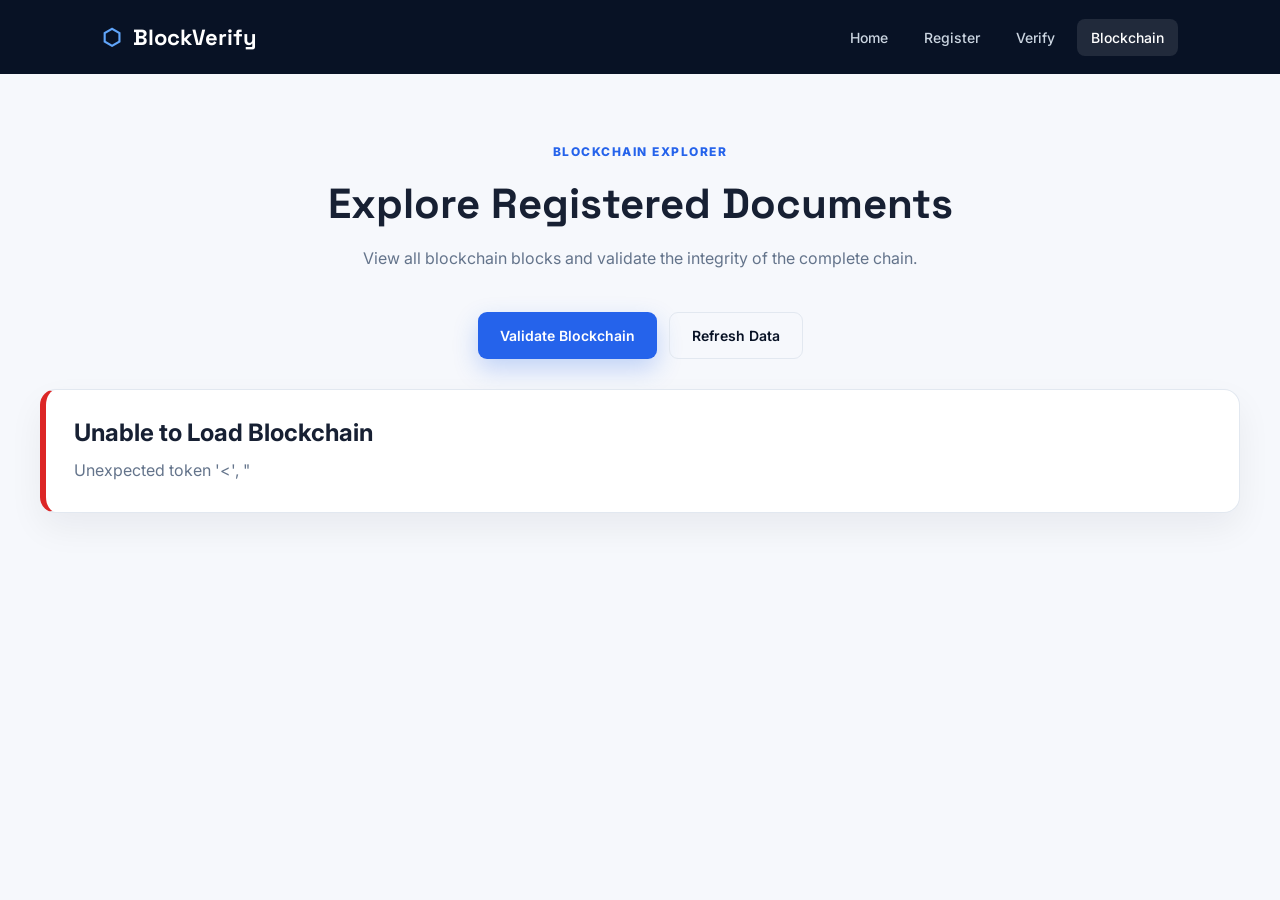
==== frontend/blockchain.html @ 8a1ef6cb "Initial project upload" ====
<!DOCTYPE html>
<html lang="en">

<head>

    <meta charset="UTF-8">
    <meta name="viewport" content="width=device-width, initial-scale=1.0">

    <title>Blockchain Explorer | BlockVerify</title>

    <link rel="stylesheet" href="css/style.css">

</head>

<body>

    <nav class="navbar">

        <a href="index.html" class="brand">
            <span class="brand-icon">⬡</span>
            BlockVerify
        </a>

        <div class="nav-links">
            <a href="index.html">Home</a>
            <a href="upload.html">Register</a>
            <a href="verify.html">Verify</a>
            <a class="active" href="blockchain.html">Blockchain</a>
        </div>

    </nav>


    <main class="page-wrapper wide">

        <div class="page-header">

            <p class="small-title">
                BLOCKCHAIN EXPLORER
            </p>

            <h1>Explore Registered Documents</h1>

            <p>
                View all blockchain blocks and validate
                the integrity of the complete chain.
            </p>

        </div>


        <div class="blockchain-actions">

            <button
                class="btn primary"
                onclick="validateBlockchain()">

                Validate Blockchain

            </button>

            <button
                class="btn outline dark-outline"
                onclick="loadBlockchain()">

                Refresh Data

            </button>

        </div>


        <div id="validationResult"
             class="result-container">
        </div>


        <div id="blockchainContainer"
             class="blockchain-grid">

            <div class="loading">
                Loading blockchain records...
            </div>

        </div>

    </main>


    <script src="js/script.js"></script>

</body>

</html>
---- frontend/css/style.css ----
@import url('https://fonts.googleapis.com/css2?family=Inter:wght@400;500;600;700;800&family=Space+Grotesk:wght@500;600;700&display=swap');


:root {
    --dark: #081225;
    --dark-blue: #0f1e3d;
    --blue: #2563eb;
    --light-blue: #eff6ff;
    --text: #172033;
    --muted: #64748b;
    --white: #ffffff;
    --border: #e2e8f0;
    --green: #16a34a;
    --red: #dc2626;
    --orange: #ea580c;
}


* {
    margin: 0;
    padding: 0;
    box-sizing: border-box;
}


html {
    scroll-behavior: smooth;
}


body {
    font-family: "Inter", sans-serif;
    background: #f6f8fc;
    color: var(--text);
    min-height: 100vh;
}


/* NAVBAR */

.navbar {
    min-height: 74px;
    padding: 0 8%;

    background: var(--dark);

    display: flex;
    align-items: center;
    justify-content: space-between;

    position: sticky;
    top: 0;
    z-index: 100;
}


.brand {
    font-family: "Space Grotesk", sans-serif;
    font-size: 22px;
    font-weight: 700;

    color: white;
    text-decoration: none;
}


.brand-icon {
    color: #60a5fa;
    margin-right: 6px;
}


.nav-links {
    display: flex;
    gap: 8px;
}


.nav-links a {
    color: #cbd5e1;
    text-decoration: none;

    padding: 10px 14px;
    border-radius: 8px;

    font-size: 14px;
    font-weight: 500;

    transition: 0.3s;
}


.nav-links a:hover,
.nav-links a.active {
    background: rgba(255, 255, 255, 0.1);
    color: white;
}


/* HERO */

.hero {
    min-height: 580px;

    padding: 90px 10%;

    display: grid;
    grid-template-columns: 1.2fr 0.8fr;
    gap: 70px;

    align-items: center;

    background:
        radial-gradient(
            circle at top right,
            #dbeafe,
            transparent 35%
        ),
        #f8fbff;
}


.badge,
.small-title {
    color: var(--blue);

    font-size: 12px;
    font-weight: 800;

    letter-spacing: 1.5px;

    margin-bottom: 18px;
}


.hero h1 {
    font-family: "Space Grotesk", sans-serif;

    font-size: clamp(42px, 5vw, 68px);

    line-height: 1.08;

    margin-bottom: 22px;
}


.hero h1 span {
    color: var(--blue);
}


.hero p {
    max-width: 650px;

    font-size: 17px;
    line-height: 1.8;

    color: var(--muted);
}


.hero-buttons {
    margin-top: 30px;

    display: flex;
    gap: 14px;

    flex-wrap: wrap;
}


.btn {
    border: none;

    padding: 14px 22px;

    border-radius: 9px;

    font-family: inherit;
    font-size: 14px;
    font-weight: 600;

    cursor: pointer;

    text-decoration: none;

    display: inline-flex;
    align-items: center;
    justify-content: center;

    transition: 0.25s;
}


.primary {
    background: var(--blue);
    color: white;

    box-shadow:
        0 10px 25px rgba(37, 99, 235, 0.25);
}


.primary:hover {
    transform: translateY(-2px);
    background: #1d4ed8;
}


.outline {
    background: white;

    color: var(--dark);

    border: 1px solid var(--border);
}


.outline:hover {
    background: #f1f5f9;
}


.dark-outline {
    background: transparent;
}


/* HERO CARD */

.hero-card {
    background: var(--dark);

    color: white;

    padding: 45px 35px;

    border-radius: 22px;

    text-align: center;

    box-shadow:
        0 30px 60px rgba(8, 18, 37, 0.25);
}


.security-circle {
    width: 85px;
    height: 85px;

    margin: 0 auto 25px;

    border-radius: 50%;

    display: flex;
    align-items: center;
    justify-content: center;

    font-size: 34px;

    background: rgba(96, 165, 250, 0.15);

    border: 1px solid rgba(96, 165, 250, 0.3);
}


.hero-card h3 {
    font-size: 24px;
}


.hero-card p {
    color: #94a3b8;
    margin-top: 10px;
}


.hash-preview {
    margin-top: 25px;

    padding: 15px;

    background: rgba(255, 255, 255, 0.07);

    border-radius: 8px;

    font-family: monospace;

    color: #60a5fa;
}


/* STATS */

.stats {
    max-width: 1200px;

    margin: -35px auto 0;

    padding: 0 25px;

    display: grid;
    grid-template-columns:
        repeat(4, 1fr);

    gap: 15px;

    position: relative;
}


.stat {
    background: white;

    padding: 25px;

    border: 1px solid var(--border);

    border-radius: 14px;

    text-align: center;

    box-shadow:
        0 10px 30px rgba(15, 23, 42, 0.05);
}


.stat h3 {
    color: var(--blue);
    font-size: 20px;
}


.stat p {
    color: var(--muted);
    margin-top: 8px;
    font-size: 13px;
}


/* HOW IT WORKS */

.how-it-works {
    padding: 100px 8%;
}


.section-heading {
    text-align: center;
    margin-bottom: 45px;
}


.section-heading h2 {
    font-family: "Space Grotesk", sans-serif;
    font-size: 38px;
}


.steps {
    display: grid;

    grid-template-columns:
        repeat(4, 1fr);

    gap: 20px;
}


.step-card {
    background: white;

    padding: 30px;

    border-radius: 16px;

    border: 1px solid var(--border);

    transition: 0.3s;
}


.step-card:hover {
    transform: translateY(-7px);

    box-shadow:
        0 20px 40px rgba(15, 23, 42, 0.08);
}


.step-number {
    color: var(--blue);

    font-weight: 800;

    margin-bottom: 25px;
}


.step-card h3 {
    margin-bottom: 12px;
}


.step-card p {
    color: var(--muted);
    line-height: 1.7;
    font-size: 14px;
}


/* PAGE */

.page-wrapper {
    max-width: 900px;

    margin: auto;

    padding: 70px 25px;
}


.page-wrapper.wide {
    max-width: 1250px;
}


.page-header {
    text-align: center;

    max-width: 700px;

    margin: 0 auto 40px;
}


.page-header h1 {
    font-family: "Space Grotesk", sans-serif;

    font-size: 42px;

    margin-bottom: 15px;
}


.page-header p:last-child {
    color: var(--muted);
    line-height: 1.7;
}


/* UPLOAD PANEL */

.upload-panel {
    background: white;

    padding: 30px;

    border-radius: 20px;

    border: 1px solid var(--border);

    box-shadow:
        0 20px 45px rgba(15, 23, 42, 0.06);
}


.upload-area {
    min-height: 260px;

    border: 2px dashed #bfdbfe;

    background: #f8fbff;

    border-radius: 14px;

    display: flex;

    flex-direction: column;

    align-items: center;

    justify-content: center;

    cursor: pointer;

    transition: 0.3s;

    text-align: center;

    padding: 30px;
}


.upload-area:hover {
    border-color: var(--blue);
    background: #eff6ff;
}


.upload-icon {
    width: 60px;
    height: 60px;

    border-radius: 50%;

    display: flex;
    align-items: center;
    justify-content: center;

    background: #dbeafe;

    color: var(--blue);

    font-size: 28px;

    margin-bottom: 18px;
}


.upload-area h3 {
    font-size: 19px;
}


.upload-area p {
    color: var(--muted);
    margin-top: 8px;
}


.upload-area span {
    color: #94a3b8;
    font-size: 12px;
    margin-top: 8px;
}


.upload-area input {
    display: none;
}


.selected-file {
    text-align: center;

    margin: 18px 0;

    color: var(--blue);

    font-weight: 600;
}


.full-btn {
    width: 100%;
}


/* RESULTS */

.result-container {
    margin-top: 25px;
}


.result-card {
    background: white;

    border-radius: 16px;

    padding: 28px;

    border: 1px solid var(--border);

    box-shadow:
        0 15px 35px rgba(15, 23, 42, 0.06);
}


.result-card h2 {
    margin-bottom: 10px;
}


.result-card p {
    color: var(--muted);
    line-height: 1.7;
}


.result-card.verified {
    border-left: 6px solid var(--green);
}


.result-card.tampered {
    border-left: 6px solid var(--red);
}


.result-card.not-found {
    border-left: 6px solid var(--orange);
}


.result-card.success {
    border-left: 6px solid var(--blue);
}


.hash-box {
    margin-top: 18px;

    padding: 15px;

    background: #f8fafc;

    border-radius: 8px;

    font-family: monospace;

    font-size: 12px;

    word-break: break-all;

    color: #334155;
}


.result-label {
    font-size: 25px;
    font-weight: 800;
}


/* BLOCKCHAIN */

.blockchain-actions {
    display: flex;

    justify-content: center;

    gap: 12px;

    margin-bottom: 25px;

    flex-wrap: wrap;
}


.blockchain-grid {
    display: grid;

    gap: 20px;

    margin-top: 30px;
}


.block-card {
    background: white;

    border: 1px solid var(--border);

    border-radius: 16px;

    overflow: hidden;

    box-shadow:
        0 10px 25px rgba(15, 23, 42, 0.05);
}


.block-header {
    background: var(--dark);

    color: white;

    padding: 18px 22px;

    display: flex;

    justify-content: space-between;

    align-items: center;
}


.block-header span {
    color: #93c5fd;
    font-size: 13px;
}


.block-body {
    padding: 22px;
}


.block-row {
    padding: 13px 0;

    border-bottom: 1px solid #eef2f7;
}


.block-row:last-child {
    border-bottom: none;
}


.block-label {
    color: var(--muted);

    font-size: 12px;

    font-weight: 700;

    text-transform: uppercase;
}


.block-value {
    margin-top: 6px;

    font-size: 14px;

    word-break: break-all;
}


.hash-value {
    font-family: monospace;

    color: #475569;

    font-size: 12px;
}


/* LOADING */

.loading {
    text-align: center;

    padding: 50px;

    color: var(--muted);
}


/* FOOTER */

footer {
    background: var(--dark);

    color: #cbd5e1;

    text-align: center;

    padding: 30px 20px;

    margin-top: 60px;
}


.footer-small {
    font-size: 12px;

    color: #64748b;

    margin-top: 8px;
}


/* RESPONSIVE */

@media (max-width: 900px) {

    .hero {
        grid-template-columns: 1fr;
        text-align: center;
    }

    .hero p {
        margin: auto;
    }

    .hero-buttons {
        justify-content: center;
    }

    .stats {
        grid-template-columns: repeat(2, 1fr);
    }

    .steps {
        grid-template-columns: repeat(2, 1fr);
    }

}


@media (max-width: 650px) {

    .navbar {
        padding: 15px 5%;
        gap: 15px;
    }

    .nav-links {
        width: 100%;
        justify-content: space-between;
        gap: 2px;
    }

    .nav-links a {
        padding: 8px;
        font-size: 12px;
    }

    .hero {
        padding: 70px 7%;
    }

    .stats,
    .steps {
        grid-template-columns: 1fr;
    }

    .page-header h1 {
        font-size: 32px;
    }

}
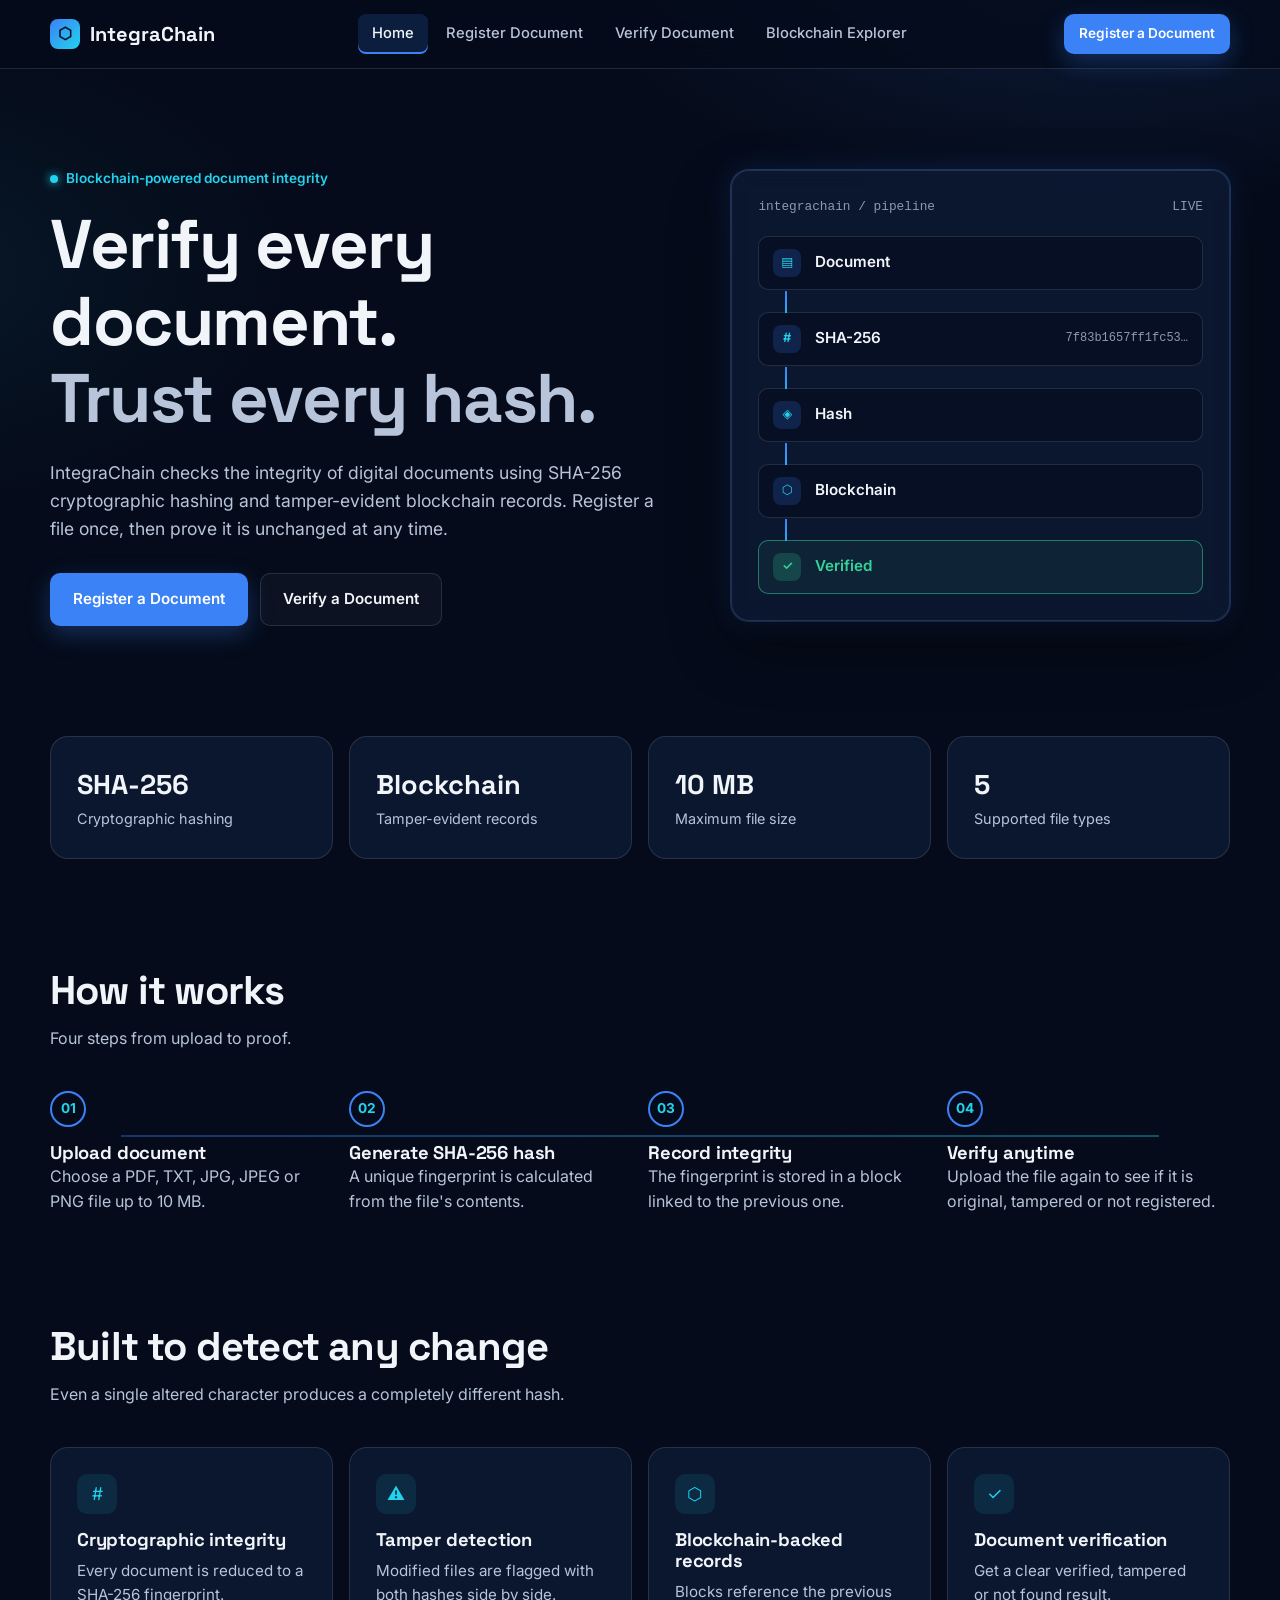
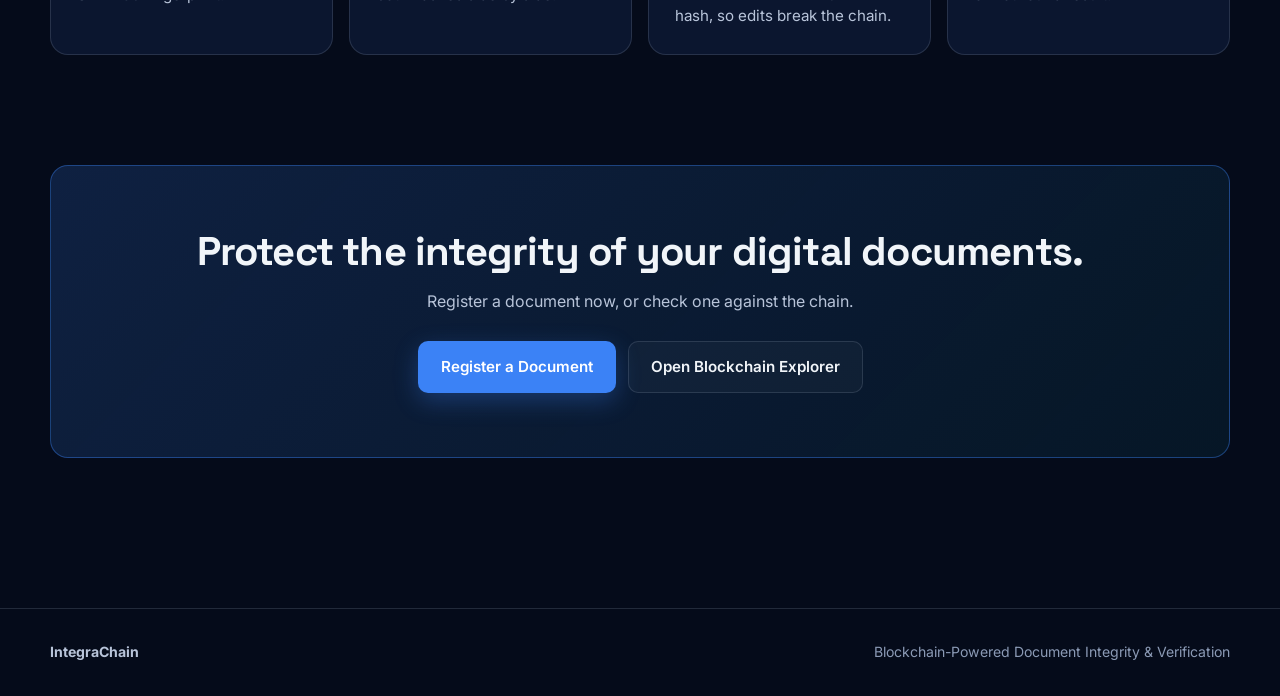
==== commit 95572bbf: "Update blockchain.html" ====
--- a/frontend/blockchain.html
+++ b/frontend/blockchain.html
@@ -1,94 +1,106 @@
 <!DOCTYPE html>
 <html lang="en">
-
 <head>
-
     <meta charset="UTF-8">
     <meta name="viewport" content="width=device-width, initial-scale=1.0">
+    <meta name="description" content="IntegraChain: Blockchain-Powered Document Integrity & Verification">
+    <title>IntegraChain | Document Integrity &amp; Verification</title>
+    <link rel="stylesheet" href="css/style.css">
+</head>
+<body>
+    <a class="skip-link" href="#main">Skip to content</a>
 
-    <title>Blockchain Explorer | BlockVerify</title>
+    <header class="navbar">
+        <div class="container nav-inner">
+            <a href="index.html" class="brand" aria-label="IntegraChain home"><span class="brand-icon" aria-hidden="true">⬡</span>IntegraChain</a>
+            <nav class="nav-links" aria-label="Main">
+                <a class="active" href="index.html" aria-current="page">Home</a>
+                <a href="upload.html">Register Document</a>
+                <a href="verify.html">Verify Document</a>
+                <a href="blockchain.html">Blockchain Explorer</a>
+            </nav>
+            <a href="upload.html" class="btn primary sm nav-cta">Register a Document</a>
+        </div>
+    </header>
 
-    <link rel="stylesheet" href="css/style.css">
+    <main id="main">
+        <section class="hero">
+            <div class="container hero-grid">
+                <div>
+                    <p class="kicker">Blockchain-powered document integrity</p>
+                    <h1>Verify every document.<span class="line-2">Trust every hash.</span></h1>
+                    <p class="lead">IntegraChain checks the integrity of digital documents using SHA-256 cryptographic hashing and tamper-evident blockchain records. Register a file once, then prove it is unchanged at any time.</p>
+                    <div class="hero-actions">
+                        <a href="upload.html" class="btn primary">Register a Document</a>
+                        <a href="verify.html" class="btn outline">Verify a Document</a>
+                    </div>
+                </div>
 
-</head>
+                <div class="pipeline">
+                    <p class="pipeline-title"><span>integrachain / pipeline</span><span>LIVE</span></p>
+                    <ol aria-label="How a document moves through IntegraChain">
+                    <li><span class="node" aria-hidden="true">▤</span>Document</li>
+                    <li><span class="node" aria-hidden="true">#</span>SHA-256<small>7f83b1657ff1fc53…</small></li>
+                    <li><span class="node" aria-hidden="true">◈</span>Hash</li>
+                    <li><span class="node" aria-hidden="true">⬡</span>Blockchain</li>
+                    <li class="done"><span class="node" aria-hidden="true">✓</span>Verified</li>
+                    </ol>
+                </div>
+            </div>
+        </section>
 
-<body>
+        <section class="container" aria-label="Key facts">
+            <div class="stats">
+                <div class="card stat"><strong>SHA-256</strong><span>Cryptographic hashing</span></div>
+                <div class="card stat"><strong>Blockchain</strong><span>Tamper-evident records</span></div>
+                <div class="card stat"><strong>10 MB</strong><span>Maximum file size</span></div>
+                <div class="card stat"><strong>5</strong><span>Supported file types</span></div>
+            </div>
+        </section>
 
-    <nav class="navbar">
+        <section class="section container" aria-labelledby="how-title">
+            <div class="section-head">
+                <h2 id="how-title">How it works</h2>
+                <p>Four steps from upload to proof.</p>
+            </div>
+            <ol class="steps">
+                <li class="step"><div class="step-number">01</div><h3>Upload document</h3><p>Choose a PDF, TXT, JPG, JPEG or PNG file up to 10 MB.</p></li>
+                <li class="step"><div class="step-number">02</div><h3>Generate SHA-256 hash</h3><p>A unique fingerprint is calculated from the file's contents.</p></li>
+                <li class="step"><div class="step-number">03</div><h3>Record integrity</h3><p>The fingerprint is stored in a block linked to the previous one.</p></li>
+                <li class="step"><div class="step-number">04</div><h3>Verify anytime</h3><p>Upload the file again to see if it is original, tampered or not registered.</p></li>
+            </ol>
+        </section>
 
-        <a href="index.html" class="brand">
-            <span class="brand-icon">⬡</span>
-            BlockVerify
-        </a>
+        <section class="container" aria-labelledby="sec-title">
+            <div class="section-head">
+                <h2 id="sec-title">Built to detect any change</h2>
+                <p>Even a single altered character produces a completely different hash.</p>
+            </div>
+            <div class="grid-4">
+                <div class="card"><div class="icon-badge" aria-hidden="true">#</div><h3>Cryptographic integrity</h3><p>Every document is reduced to a SHA-256 fingerprint.</p></div>
+                <div class="card"><div class="icon-badge" aria-hidden="true">⚠</div><h3>Tamper detection</h3><p>Modified files are flagged with both hashes side by side.</p></div>
+                <div class="card"><div class="icon-badge" aria-hidden="true">⬡</div><h3>Blockchain-backed records</h3><p>Blocks reference the previous hash, so edits break the chain.</p></div>
+                <div class="card"><div class="icon-badge" aria-hidden="true">✓</div><h3>Document verification</h3><p>Get a clear verified, tampered or not found result.</p></div>
+            </div>
+        </section>
 
-        <div class="nav-links">
-            <a href="index.html">Home</a>
-            <a href="upload.html">Register</a>
-            <a href="verify.html">Verify</a>
-            <a class="active" href="blockchain.html">Blockchain</a>
-        </div>
-
-    </nav>
-
-
-    <main class="page-wrapper wide">
-
-        <div class="page-header">
-
-            <p class="small-title">
-                BLOCKCHAIN EXPLORER
-            </p>
-
-            <h1>Explore Registered Documents</h1>
-
-            <p>
-                View all blockchain blocks and validate
-                the integrity of the complete chain.
-            </p>
-
-        </div>
-
-
-        <div class="blockchain-actions">
-
-            <button
-                class="btn primary"
-                onclick="validateBlockchain()">
-
-                Validate Blockchain
-
-            </button>
-
-            <button
-                class="btn outline dark-outline"
-                onclick="loadBlockchain()">
-
-                Refresh Data
-
-            </button>
-
-        </div>
-
-
-        <div id="validationResult"
-             class="result-container">
-        </div>
-
-
-        <div id="blockchainContainer"
-             class="blockchain-grid">
-
-            <div class="loading">
-                Loading blockchain records...
+        <section class="section container" aria-labelledby="cta-title">
+            <div class="cta-band">
+                <h2 id="cta-title">Protect the integrity of your digital documents.</h2>
+                <p>Register a document now, or check one against the chain.</p>
+                <div class="hero-actions">
+                    <a href="upload.html" class="btn primary">Register a Document</a>
+                    <a href="blockchain.html" class="btn outline">Open Blockchain Explorer</a>
+                </div>
             </div>
-
-        </div>
-
+        </section>
     </main>
 
-
-    <script src="js/script.js"></script>
-
+    <footer>
+        <div class="container footer-inner">
+            <p><strong>IntegraChain</strong></p>
+            <p class="footer-small">Blockchain-Powered Document Integrity &amp; Verification</p>
+        </div>
+    </footer>
 </body>
-
-</html>+</html>
--- a/frontend/css/style.css
+++ b/frontend/css/style.css
@@ -1,836 +1,230 @@
-@import url('https://fonts.googleapis.com/css2?family=Inter:wght@400;500;600;700;800&family=Space+Grotesk:wght@500;600;700&display=swap');
-
-
+@import url('https://fonts.googleapis.com/css2?family=Inter:wght@400;500;600;700&family=Space+Grotesk:wght@500;600;700&display=swap');
+
+/* 1. RESET / BASE */
+*, *::before, *::after { margin: 0; padding: 0; box-sizing: border-box; }
+html { scroll-behavior: smooth; -webkit-text-size-adjust: 100%; }
+body { font-family: "Inter", system-ui, sans-serif; background: var(--bg); color: var(--text); min-height: 100vh; line-height: 1.6; display: flex; flex-direction: column;
+  background-image: radial-gradient(900px 500px at 85% -10%, rgba(59,130,246,.16), transparent 60%), radial-gradient(700px 400px at -10% 30%, rgba(34,211,238,.07), transparent 60%); background-attachment: fixed; }
+main { flex: 1; }
+img, svg { max-width: 100%; }
+button, input { font: inherit; color: inherit; }
+a { color: inherit; }
+
+/* 2. DESIGN TOKENS */
 :root {
-    --dark: #081225;
-    --dark-blue: #0f1e3d;
-    --blue: #2563eb;
-    --light-blue: #eff6ff;
-    --text: #172033;
-    --muted: #64748b;
-    --white: #ffffff;
-    --border: #e2e8f0;
-    --green: #16a34a;
-    --red: #dc2626;
-    --orange: #ea580c;
-}
-
-
-* {
-    margin: 0;
-    padding: 0;
-    box-sizing: border-box;
-}
-
-
-html {
-    scroll-behavior: smooth;
-}
-
-
-body {
-    font-family: "Inter", sans-serif;
-    background: #f6f8fc;
-    color: var(--text);
-    min-height: 100vh;
-}
-
-
-/* NAVBAR */
-
-.navbar {
-    min-height: 74px;
-    padding: 0 8%;
-
-    background: var(--dark);
-
-    display: flex;
-    align-items: center;
-    justify-content: space-between;
-
-    position: sticky;
-    top: 0;
-    z-index: 100;
-}
-
-
-.brand {
-    font-family: "Space Grotesk", sans-serif;
-    font-size: 22px;
-    font-weight: 700;
-
-    color: white;
-    text-decoration: none;
-}
-
-
-.brand-icon {
-    color: #60a5fa;
-    margin-right: 6px;
-}
-
-
-.nav-links {
-    display: flex;
-    gap: 8px;
-}
-
-
-.nav-links a {
-    color: #cbd5e1;
-    text-decoration: none;
-
-    padding: 10px 14px;
-    border-radius: 8px;
-
-    font-size: 14px;
-    font-weight: 500;
-
-    transition: 0.3s;
-}
-
-
-.nav-links a:hover,
-.nav-links a.active {
-    background: rgba(255, 255, 255, 0.1);
-    color: white;
-}
-
-
-/* HERO */
-
-.hero {
-    min-height: 580px;
-
-    padding: 90px 10%;
-
-    display: grid;
-    grid-template-columns: 1.2fr 0.8fr;
-    gap: 70px;
-
-    align-items: center;
-
-    background:
-        radial-gradient(
-            circle at top right,
-            #dbeafe,
-            transparent 35%
-        ),
-        #f8fbff;
-}
-
-
-.badge,
-.small-title {
-    color: var(--blue);
-
-    font-size: 12px;
-    font-weight: 800;
-
-    letter-spacing: 1.5px;
-
-    margin-bottom: 18px;
-}
-
-
-.hero h1 {
-    font-family: "Space Grotesk", sans-serif;
-
-    font-size: clamp(42px, 5vw, 68px);
-
-    line-height: 1.08;
-
-    margin-bottom: 22px;
-}
-
-
-.hero h1 span {
-    color: var(--blue);
-}
-
-
-.hero p {
-    max-width: 650px;
-
-    font-size: 17px;
-    line-height: 1.8;
-
-    color: var(--muted);
-}
-
-
-.hero-buttons {
-    margin-top: 30px;
-
-    display: flex;
-    gap: 14px;
-
-    flex-wrap: wrap;
-}
-
-
-.btn {
-    border: none;
-
-    padding: 14px 22px;
-
-    border-radius: 9px;
-
-    font-family: inherit;
-    font-size: 14px;
-    font-weight: 600;
-
-    cursor: pointer;
-
-    text-decoration: none;
-
-    display: inline-flex;
-    align-items: center;
-    justify-content: center;
-
-    transition: 0.25s;
-}
-
-
-.primary {
-    background: var(--blue);
-    color: white;
-
-    box-shadow:
-        0 10px 25px rgba(37, 99, 235, 0.25);
-}
-
-
-.primary:hover {
-    transform: translateY(-2px);
-    background: #1d4ed8;
-}
-
-
-.outline {
-    background: white;
-
-    color: var(--dark);
-
-    border: 1px solid var(--border);
-}
-
-
-.outline:hover {
-    background: #f1f5f9;
-}
-
-
-.dark-outline {
-    background: transparent;
-}
-
-
-/* HERO CARD */
-
-.hero-card {
-    background: var(--dark);
-
-    color: white;
-
-    padding: 45px 35px;
-
-    border-radius: 22px;
-
-    text-align: center;
-
-    box-shadow:
-        0 30px 60px rgba(8, 18, 37, 0.25);
-}
-
-
-.security-circle {
-    width: 85px;
-    height: 85px;
-
-    margin: 0 auto 25px;
-
-    border-radius: 50%;
-
-    display: flex;
-    align-items: center;
-    justify-content: center;
-
-    font-size: 34px;
-
-    background: rgba(96, 165, 250, 0.15);
-
-    border: 1px solid rgba(96, 165, 250, 0.3);
-}
-
-
-.hero-card h3 {
-    font-size: 24px;
-}
-
-
-.hero-card p {
-    color: #94a3b8;
-    margin-top: 10px;
-}
-
-
-.hash-preview {
-    margin-top: 25px;
-
-    padding: 15px;
-
-    background: rgba(255, 255, 255, 0.07);
-
-    border-radius: 8px;
-
-    font-family: monospace;
-
-    color: #60a5fa;
-}
-
-
-/* STATS */
-
-.stats {
-    max-width: 1200px;
-
-    margin: -35px auto 0;
-
-    padding: 0 25px;
-
-    display: grid;
-    grid-template-columns:
-        repeat(4, 1fr);
-
-    gap: 15px;
-
-    position: relative;
-}
-
-
-.stat {
-    background: white;
-
-    padding: 25px;
-
-    border: 1px solid var(--border);
-
-    border-radius: 14px;
-
-    text-align: center;
-
-    box-shadow:
-        0 10px 30px rgba(15, 23, 42, 0.05);
-}
-
-
-.stat h3 {
-    color: var(--blue);
-    font-size: 20px;
-}
-
-
-.stat p {
-    color: var(--muted);
-    margin-top: 8px;
-    font-size: 13px;
-}
-
-
-/* HOW IT WORKS */
-
-.how-it-works {
-    padding: 100px 8%;
-}
-
-
-.section-heading {
-    text-align: center;
-    margin-bottom: 45px;
-}
-
-
-.section-heading h2 {
-    font-family: "Space Grotesk", sans-serif;
-    font-size: 38px;
-}
-
-
-.steps {
-    display: grid;
-
-    grid-template-columns:
-        repeat(4, 1fr);
-
-    gap: 20px;
-}
-
-
-.step-card {
-    background: white;
-
-    padding: 30px;
-
-    border-radius: 16px;
-
-    border: 1px solid var(--border);
-
-    transition: 0.3s;
-}
-
-
-.step-card:hover {
-    transform: translateY(-7px);
-
-    box-shadow:
-        0 20px 40px rgba(15, 23, 42, 0.08);
-}
-
-
-.step-number {
-    color: var(--blue);
-
-    font-weight: 800;
-
-    margin-bottom: 25px;
-}
-
-
-.step-card h3 {
-    margin-bottom: 12px;
-}
-
-
-.step-card p {
-    color: var(--muted);
-    line-height: 1.7;
-    font-size: 14px;
-}
-
-
-/* PAGE */
-
-.page-wrapper {
-    max-width: 900px;
-
-    margin: auto;
-
-    padding: 70px 25px;
-}
-
-
-.page-wrapper.wide {
-    max-width: 1250px;
-}
-
-
-.page-header {
-    text-align: center;
-
-    max-width: 700px;
-
-    margin: 0 auto 40px;
-}
-
-
-.page-header h1 {
-    font-family: "Space Grotesk", sans-serif;
-
-    font-size: 42px;
-
-    margin-bottom: 15px;
-}
-
-
-.page-header p:last-child {
-    color: var(--muted);
-    line-height: 1.7;
-}
-
-
-/* UPLOAD PANEL */
-
-.upload-panel {
-    background: white;
-
-    padding: 30px;
-
-    border-radius: 20px;
-
-    border: 1px solid var(--border);
-
-    box-shadow:
-        0 20px 45px rgba(15, 23, 42, 0.06);
-}
-
-
-.upload-area {
-    min-height: 260px;
-
-    border: 2px dashed #bfdbfe;
-
-    background: #f8fbff;
-
-    border-radius: 14px;
-
-    display: flex;
-
-    flex-direction: column;
-
-    align-items: center;
-
-    justify-content: center;
-
-    cursor: pointer;
-
-    transition: 0.3s;
-
-    text-align: center;
-
-    padding: 30px;
-}
-
-
-.upload-area:hover {
-    border-color: var(--blue);
-    background: #eff6ff;
-}
-
-
-.upload-icon {
-    width: 60px;
-    height: 60px;
-
-    border-radius: 50%;
-
-    display: flex;
-    align-items: center;
-    justify-content: center;
-
-    background: #dbeafe;
-
-    color: var(--blue);
-
-    font-size: 28px;
-
-    margin-bottom: 18px;
-}
-
-
-.upload-area h3 {
-    font-size: 19px;
-}
-
-
-.upload-area p {
-    color: var(--muted);
-    margin-top: 8px;
-}
-
-
-.upload-area span {
-    color: #94a3b8;
-    font-size: 12px;
-    margin-top: 8px;
-}
-
-
-.upload-area input {
-    display: none;
-}
-
-
-.selected-file {
-    text-align: center;
-
-    margin: 18px 0;
-
-    color: var(--blue);
-
-    font-weight: 600;
-}
-
-
-.full-btn {
-    width: 100%;
-}
-
-
-/* RESULTS */
-
-.result-container {
-    margin-top: 25px;
-}
-
-
-.result-card {
-    background: white;
-
-    border-radius: 16px;
-
-    padding: 28px;
-
-    border: 1px solid var(--border);
-
-    box-shadow:
-        0 15px 35px rgba(15, 23, 42, 0.06);
-}
-
-
-.result-card h2 {
-    margin-bottom: 10px;
-}
-
-
-.result-card p {
-    color: var(--muted);
-    line-height: 1.7;
-}
-
-
-.result-card.verified {
-    border-left: 6px solid var(--green);
-}
-
-
-.result-card.tampered {
-    border-left: 6px solid var(--red);
-}
-
-
-.result-card.not-found {
-    border-left: 6px solid var(--orange);
-}
-
-
-.result-card.success {
-    border-left: 6px solid var(--blue);
-}
-
-
-.hash-box {
-    margin-top: 18px;
-
-    padding: 15px;
-
-    background: #f8fafc;
-
-    border-radius: 8px;
-
-    font-family: monospace;
-
-    font-size: 12px;
-
-    word-break: break-all;
-
-    color: #334155;
-}
-
-
-.result-label {
-    font-size: 25px;
-    font-weight: 800;
-}
-
-
-/* BLOCKCHAIN */
-
-.blockchain-actions {
-    display: flex;
-
-    justify-content: center;
-
-    gap: 12px;
-
-    margin-bottom: 25px;
-
-    flex-wrap: wrap;
-}
-
-
-.blockchain-grid {
-    display: grid;
-
-    gap: 20px;
-
-    margin-top: 30px;
-}
-
-
-.block-card {
-    background: white;
-
-    border: 1px solid var(--border);
-
-    border-radius: 16px;
-
-    overflow: hidden;
-
-    box-shadow:
-        0 10px 25px rgba(15, 23, 42, 0.05);
-}
-
-
-.block-header {
-    background: var(--dark);
-
-    color: white;
-
-    padding: 18px 22px;
-
-    display: flex;
-
-    justify-content: space-between;
-
-    align-items: center;
-}
-
-
-.block-header span {
-    color: #93c5fd;
-    font-size: 13px;
-}
-
-
-.block-body {
-    padding: 22px;
-}
-
-
-.block-row {
-    padding: 13px 0;
-
-    border-bottom: 1px solid #eef2f7;
-}
-
-
-.block-row:last-child {
-    border-bottom: none;
-}
-
-
-.block-label {
-    color: var(--muted);
-
-    font-size: 12px;
-
-    font-weight: 700;
-
-    text-transform: uppercase;
-}
-
-
-.block-value {
-    margin-top: 6px;
-
-    font-size: 14px;
-
-    word-break: break-all;
-}
-
-
-.hash-value {
-    font-family: monospace;
-
-    color: #475569;
-
-    font-size: 12px;
-}
-
-
-/* LOADING */
-
-.loading {
-    text-align: center;
-
-    padding: 50px;
-
-    color: var(--muted);
-}
-
-
-/* FOOTER */
-
-footer {
-    background: var(--dark);
-
-    color: #cbd5e1;
-
-    text-align: center;
-
-    padding: 30px 20px;
-
-    margin-top: 60px;
-}
-
-
-.footer-small {
-    font-size: 12px;
-
-    color: #64748b;
-
-    margin-top: 8px;
-}
-
-
-/* RESPONSIVE */
-
-@media (max-width: 900px) {
-
-    .hero {
-        grid-template-columns: 1fr;
-        text-align: center;
-    }
-
-    .hero p {
-        margin: auto;
-    }
-
-    .hero-buttons {
-        justify-content: center;
-    }
-
-    .stats {
-        grid-template-columns: repeat(2, 1fr);
-    }
-
-    .steps {
-        grid-template-columns: repeat(2, 1fr);
-    }
-
-}
-
-
-@media (max-width: 650px) {
-
-    .navbar {
-        padding: 15px 5%;
-        gap: 15px;
-    }
-
-    .nav-links {
-        width: 100%;
-        justify-content: space-between;
-        gap: 2px;
-    }
-
-    .nav-links a {
-        padding: 8px;
-        font-size: 12px;
-    }
-
-    .hero {
-        padding: 70px 7%;
-    }
-
-    .stats,
-    .steps {
-        grid-template-columns: 1fr;
-    }
-
-    .page-header h1 {
-        font-size: 32px;
-    }
-
-}+  --bg: #050b1a; --surface: rgba(15,27,56,.72); --surface-2: #14224a;
+  --primary: #3b82f6; --primary-hover: #2f6fe0; --cyan: #22d3ee;
+  --text: #f1f5f9; --text-2: #b8c4d9; --muted: #8b9ab5;
+  --border: rgba(148,163,184,.2);
+  --success: #34d399; --warning: #fbbf24; --danger: #f87171;
+  --radius: 18px; --radius-sm: 10px;
+  --shadow: 0 24px 60px rgba(0,0,0,.4); --glow: 0 0 0 1px rgba(59,130,246,.35), 0 0 32px rgba(59,130,246,.18);
+  --space: clamp(16px, 3.5vw, 32px); --section: clamp(56px, 9vw, 110px);
+  --fast: .18s; --base: .3s;
+  --mono: ui-monospace, "SFMono-Regular", Menlo, Consolas, monospace;
+}
+
+/* 3. TYPOGRAPHY */
+h1, h2, h3 { font-family: "Space Grotesk", "Inter", sans-serif; line-height: 1.12; letter-spacing: -.02em; }
+h1 { font-size: clamp(2.3rem, 5.6vw, 4.3rem); }
+h2 { font-size: clamp(1.7rem, 3.4vw, 2.5rem); }
+h3 { font-size: 1.15rem; letter-spacing: -.01em; }
+p { color: var(--text-2); }
+.mono { font-family: var(--mono); }
+
+/* 4. LAYOUT */
+.container { width: min(1180px, 100% - 2 * var(--space)); margin-inline: auto; }
+.section { padding-block: var(--section); }
+.section-head { max-width: 640px; margin-bottom: 40px; }
+.section-head p { margin-top: 12px; }
+.page { width: min(860px, 100% - 2 * var(--space)); margin: 0 auto; padding-block: clamp(40px, 7vw, 80px); }
+.page.wide { width: min(1080px, 100% - 2 * var(--space)); }
+.page-header { margin-bottom: 32px; }
+.page-header h1 { font-size: clamp(2rem, 4.6vw, 3rem); margin-bottom: 12px; }
+.page-header p { max-width: 60ch; }
+.kicker { display: inline-flex; align-items: center; gap: 8px; color: var(--cyan); font-size: .85rem; font-weight: 600; margin-bottom: 16px; }
+.kicker::before { content: ""; width: 8px; height: 8px; border-radius: 50%; background: var(--cyan); box-shadow: 0 0 10px var(--cyan); animation: pulse 2.4s ease-in-out infinite; }
+
+/* 5. NAVBAR */
+.navbar { position: sticky; top: 0; z-index: 50; background: rgba(5,11,26,.78); backdrop-filter: blur(14px); -webkit-backdrop-filter: blur(14px); border-bottom: 1px solid var(--border); }
+.nav-inner { display: flex; align-items: center; justify-content: space-between; gap: 16px; min-height: 68px; }
+.brand { display: inline-flex; align-items: center; gap: 10px; font-family: "Space Grotesk", sans-serif; font-weight: 700; font-size: 1.25rem; text-decoration: none; color: var(--text); }
+.brand-icon { width: 30px; height: 30px; display: grid; place-items: center; border-radius: 8px; background: linear-gradient(135deg, var(--primary), var(--cyan)); color: #04101f; font-size: 1rem; }
+.nav-links { display: flex; align-items: center; gap: 4px; }
+.nav-links a { text-decoration: none; color: var(--text-2); padding: 8px 14px; border-radius: 8px; font-size: .92rem; font-weight: 500; transition: color var(--fast), background var(--fast); }
+.nav-links a:hover { color: var(--text); background: rgba(255,255,255,.06); }
+.nav-links a.active { color: var(--text); background: rgba(59,130,246,.16); box-shadow: inset 0 -2px 0 var(--primary); }
+.nav-cta { white-space: nowrap; }
+
+/* 6. HERO */
+.hero { padding-block: clamp(48px, 8vw, 96px) var(--section); }
+.hero-grid { display: grid; grid-template-columns: 1.1fr .9fr; gap: clamp(32px, 6vw, 72px); align-items: center; }
+.hero h1 { margin-bottom: 22px; }
+.hero h1 .line-2 { display: block; color: var(--text-2); }
+.hero p.lead { font-size: 1.1rem; max-width: 56ch; }
+.hero-actions { display: flex; flex-wrap: wrap; gap: 12px; margin-top: 30px; }
+.pipeline ol { list-style: none; }
+.pipeline { padding: 26px; border-radius: var(--radius); background: var(--surface); border: 1px solid var(--border); box-shadow: var(--shadow), var(--glow); backdrop-filter: blur(10px); }
+.pipeline-title { display: flex; justify-content: space-between; font-size: .8rem; color: var(--muted); margin-bottom: 18px; font-family: var(--mono); }
+.pipeline li { position: relative; display: flex; align-items: center; gap: 14px; padding: 12px 14px; border: 1px solid var(--border); border-radius: var(--radius-sm); background: rgba(5,11,26,.5); font-weight: 600; font-size: .95rem; }
+.pipeline li + li { margin-top: 22px; }
+.pipeline li + li::before { content: ""; position: absolute; left: 26px; top: -22px; height: 22px; width: 2px; background: linear-gradient(var(--primary), var(--cyan)); background-size: 100% 200%; animation: flow 2.2s linear infinite; }
+.pipeline .node { width: 28px; height: 28px; flex: none; display: grid; place-items: center; border-radius: 8px; background: rgba(59,130,246,.18); color: var(--cyan); font-size: .8rem; }
+.pipeline small { margin-left: auto; color: var(--muted); font-family: var(--mono); font-weight: 400; font-size: .75rem; overflow: hidden; text-overflow: ellipsis; white-space: nowrap; max-width: 46%; }
+.pipeline li.done { border-color: rgba(52,211,153,.5); color: var(--success); background: rgba(52,211,153,.08); }
+.pipeline li.done .node { background: rgba(52,211,153,.2); color: var(--success); }
+
+/* 7. BUTTONS */
+.btn { display: inline-flex; align-items: center; justify-content: center; gap: 8px; padding: 13px 22px; border: 1px solid transparent; border-radius: var(--radius-sm); font-weight: 600; font-size: .95rem; text-decoration: none; cursor: pointer; transition: transform var(--fast), background var(--fast), border-color var(--fast), box-shadow var(--fast); }
+.btn.primary { background: var(--primary); color: #fff; box-shadow: 0 8px 24px rgba(59,130,246,.3); }
+.btn.primary:hover { background: var(--primary-hover); transform: translateY(-1px); }
+.btn.outline { background: rgba(255,255,255,.03); border-color: var(--border); color: var(--text); }
+.btn.outline:hover { border-color: var(--primary); background: rgba(59,130,246,.1); }
+.btn.sm { padding: 8px 14px; font-size: .85rem; }
+.btn:disabled { opacity: .6; cursor: not-allowed; transform: none; }
+.full-btn { width: 100%; }
+.spinner { width: 16px; height: 16px; border: 2px solid rgba(255,255,255,.35); border-top-color: #fff; border-radius: 50%; animation: spin .7s linear infinite; }
+
+/* 8. CARDS */
+.card { background: var(--surface); border: 1px solid var(--border); border-radius: var(--radius); padding: 26px; transition: border-color var(--base), transform var(--base); }
+.card:hover { border-color: rgba(59,130,246,.5); }
+.card h3 { margin-bottom: 8px; }
+.card p { font-size: .95rem; }
+.icon-badge { width: 40px; height: 40px; display: grid; place-items: center; border-radius: 10px; background: rgba(34,211,238,.1); color: var(--cyan); margin-bottom: 16px; font-size: 1.1rem; }
+.stats { display: grid; grid-template-columns: repeat(4, 1fr); gap: 16px; }
+.stat strong { display: block; font-family: "Space Grotesk", sans-serif; font-size: 1.7rem; color: var(--text); }
+.stat span { color: var(--text-2); font-size: .9rem; }
+.grid-4 { display: grid; grid-template-columns: repeat(4, 1fr); gap: 16px; }
+.grid-2 { display: grid; grid-template-columns: repeat(2, 1fr); gap: 16px; }
+
+.steps { list-style: none; display: grid; grid-template-columns: repeat(4, 1fr); gap: 16px; position: relative; }
+.steps::before { content: ""; position: absolute; left: 6%; right: 6%; top: 44px; height: 2px; background: linear-gradient(90deg, var(--primary), var(--cyan)); opacity: .35; }
+.step { position: relative; }
+.step-number { width: 36px; height: 36px; display: grid; place-items: center; border-radius: 50%; background: var(--bg); border: 2px solid var(--primary); color: var(--cyan); font-weight: 700; font-size: .85rem; margin-bottom: 16px; }
+
+.cta-band { text-align: center; padding: clamp(36px, 6vw, 64px) var(--space); border-radius: var(--radius); border: 1px solid rgba(59,130,246,.4); background: linear-gradient(135deg, rgba(59,130,246,.18), rgba(34,211,238,.06)); }
+.cta-band p { margin: 14px auto 26px; max-width: 52ch; }
+.cta-band .hero-actions { justify-content: center; margin-top: 0; }
+
+/* 9. FORMS */
+.upload-panel { background: var(--surface); border: 1px solid var(--border); border-radius: var(--radius); padding: clamp(18px, 3vw, 30px); box-shadow: var(--shadow); }
+.field-input { width: 100%; padding: 12px 14px; border-radius: var(--radius-sm); border: 1px solid var(--border); background: rgba(5,11,26,.6); }
+.field-input::placeholder { color: var(--muted); }
+
+/* 10. UPLOAD AREA */
+.upload-area { position: relative; display: flex; flex-direction: column; align-items: center; justify-content: center; text-align: center; gap: 6px; min-height: 240px; padding: 30px 20px; border: 2px dashed rgba(59,130,246,.45); border-radius: var(--radius); background: rgba(59,130,246,.05); cursor: pointer; transition: border-color var(--base), background var(--base); }
+.upload-area:hover, .upload-area.dragover { border-color: var(--cyan); background: rgba(34,211,238,.07); }
+.upload-area:focus-within { outline: 3px solid var(--cyan); outline-offset: 3px; }
+.upload-area input { position: absolute; inset: 0; opacity: 0; cursor: pointer; width: 100%; height: 100%; }
+.upload-icon { width: 56px; height: 56px; display: grid; place-items: center; border-radius: 16px; background: rgba(59,130,246,.18); color: var(--cyan); font-size: 1.6rem; margin-bottom: 10px; transition: transform var(--base); }
+.upload-area:hover .upload-icon { transform: translateY(-3px); }
+.upload-area h3 { font-size: 1.2rem; }
+.upload-area p { font-size: .95rem; }
+.upload-area .browse { color: var(--cyan); text-decoration: underline; }
+.upload-area .limits { color: var(--muted); font-size: .82rem; margin-top: 6px; }
+.selected-file:empty { display: none; }
+.selected-file { margin: 16px 0; }
+.file-chip { display: flex; align-items: center; gap: 14px; padding: 12px 14px; border: 1px solid rgba(52,211,153,.4); background: rgba(52,211,153,.07); border-radius: var(--radius-sm); animation: pop .3s ease; }
+.file-chip .file-icon { width: 38px; height: 38px; flex: none; display: grid; place-items: center; border-radius: 8px; background: rgba(52,211,153,.16); color: var(--success); font-size: .7rem; font-weight: 700; }
+.file-meta { min-width: 0; flex: 1; }
+.file-meta strong { display: block; overflow: hidden; text-overflow: ellipsis; white-space: nowrap; font-size: .95rem; }
+.file-meta span { color: var(--muted); font-size: .8rem; }
+.upload-panel .btn.primary { margin-top: 6px; }
+
+/* 11. RESULT STATES */
+.result-container { margin-top: 26px; }
+.result-card { background: var(--surface); border: 1px solid var(--border); border-left: 6px solid var(--primary); border-radius: var(--radius); padding: clamp(20px, 3vw, 30px); box-shadow: var(--shadow); animation: pop .35s ease; }
+.result-card.verified, .result-card.success { border-left-color: var(--success); background: linear-gradient(135deg, rgba(52,211,153,.1), var(--surface) 55%); }
+.result-card.tampered { border-left-color: var(--danger); background: linear-gradient(135deg, rgba(248,113,113,.12), var(--surface) 55%); }
+.result-card.not-found { border-left-color: var(--warning); background: linear-gradient(135deg, rgba(251,191,36,.1), var(--surface) 55%); }
+.result-head { display: flex; align-items: center; gap: 14px; margin-bottom: 12px; }
+.result-icon { width: 44px; height: 44px; flex: none; display: grid; place-items: center; border-radius: 50%; font-size: 1.3rem; font-weight: 700; background: rgba(59,130,246,.2); color: var(--cyan); }
+.verified .result-icon, .success .result-icon { background: rgba(52,211,153,.2); color: var(--success); }
+.tampered .result-icon { background: rgba(248,113,113,.2); color: var(--danger); }
+.not-found .result-icon { background: rgba(251,191,36,.2); color: var(--warning); }
+.result-label { font-family: "Space Grotesk", sans-serif; font-size: clamp(1.3rem, 3vw, 1.7rem); font-weight: 700; }
+.verified .result-label, .success .result-label { color: var(--success); }
+.tampered .result-label { color: var(--danger); }
+.not-found .result-label { color: var(--warning); }
+.result-card h2 { font-size: 1.4rem; margin-bottom: 8px; }
+.result-card .explain { margin-top: 8px; font-size: .92rem; color: var(--muted); }
+.hash-box { margin-top: 14px; padding: 12px 14px; border-radius: var(--radius-sm); background: rgba(5,11,26,.65); border: 1px solid var(--border); }
+.hash-box .hash-label { display: flex; justify-content: space-between; align-items: center; gap: 10px; color: var(--muted); font-size: .8rem; font-weight: 600; margin-bottom: 4px; }
+.hash-box .hash-text { font-family: var(--mono); font-size: .82rem; color: var(--text); word-break: break-all; }
+.copy-btn { border: 1px solid var(--border); background: transparent; color: var(--cyan); border-radius: 6px; padding: 3px 10px; font-size: .75rem; cursor: pointer; transition: background var(--fast); }
+.copy-btn:hover { background: rgba(34,211,238,.12); }
+.result-card .btn { margin-top: 18px; }
+
+/* 12. BLOCKCHAIN EXPLORER */
+.dash { display: grid; grid-template-columns: repeat(4, 1fr); gap: 14px; margin-bottom: 22px; }
+.dash .card { padding: 18px; }
+.dash .k { color: var(--muted); font-size: .8rem; font-weight: 600; }
+.dash .v { font-family: "Space Grotesk", sans-serif; font-size: 1.5rem; font-weight: 700; margin-top: 4px; overflow-wrap: anywhere; }
+.blockchain-actions { display: flex; flex-wrap: wrap; gap: 12px; margin-bottom: 8px; }
+.toolbar { display: flex; flex-wrap: wrap; gap: 12px; margin: 22px 0 8px; }
+.toolbar .field-input { flex: 1 1 260px; }
+.blockchain-grid { position: relative; display: grid; gap: 22px; margin-top: 26px; padding-left: 34px; }
+.blockchain-grid::before { content: ""; position: absolute; left: 10px; top: 10px; bottom: 10px; width: 2px; background: linear-gradient(var(--primary), var(--cyan), var(--primary)); opacity: .5; }
+.block-card { position: relative; background: var(--surface); border: 1px solid var(--border); border-radius: var(--radius); overflow: hidden; transition: border-color var(--base); }
+.block-card:hover { border-color: rgba(59,130,246,.55); }
+.block-card::before { content: ""; position: absolute; left: -32px; top: 22px; width: 14px; height: 14px; border-radius: 50%; background: var(--bg); border: 3px solid var(--cyan); box-shadow: 0 0 12px rgba(34,211,238,.6); }
+.block-card.genesis::before { border-color: var(--success); box-shadow: 0 0 12px rgba(52,211,153,.6); }
+.block-header { display: flex; flex-wrap: wrap; justify-content: space-between; gap: 8px; padding: 16px 22px; background: rgba(59,130,246,.1); border-bottom: 1px solid var(--border); }
+.block-header span { color: var(--text-2); font-size: .82rem; }
+.block-body { padding: 8px 22px 14px; }
+.block-row { display: grid; grid-template-columns: 150px 1fr auto; gap: 12px; align-items: center; padding: 11px 0; border-bottom: 1px solid var(--border); }
+.block-row:last-child { border-bottom: 0; }
+.block-label { color: var(--muted); font-size: .8rem; font-weight: 600; }
+.block-value { font-size: .92rem; overflow-wrap: anywhere; }
+.hash-value { font-family: var(--mono); font-size: .82rem; color: var(--text-2); }
+.loading { text-align: center; padding: 48px 20px; color: var(--muted); }
+
+/* 13. FOOTER */
+footer { border-top: 1px solid var(--border); padding-block: 32px; margin-top: 40px; }
+.footer-inner { display: flex; flex-wrap: wrap; justify-content: space-between; gap: 12px; align-items: center; }
+.footer-inner p { font-size: .88rem; }
+.footer-small { color: var(--muted); }
+
+/* 14. ANIMATIONS */
+@keyframes spin { to { transform: rotate(360deg); } }
+@keyframes pulse { 50% { opacity: .35; } }
+@keyframes flow { to { background-position: 0 200%; } }
+@keyframes pop { from { opacity: 0; transform: translateY(8px) scale(.98); } to { opacity: 1; transform: none; } }
+
+/* 15. RESPONSIVE */
+@media (max-width: 1024px) {
+  .hero-grid { grid-template-columns: 1fr; }
+  .stats, .grid-4, .dash { grid-template-columns: repeat(2, 1fr); }
+  .steps { grid-template-columns: repeat(2, 1fr); row-gap: 28px; }
+  .steps::before { display: none; }
+}
+@media (max-width: 768px) {
+  .nav-inner { flex-wrap: wrap; padding-block: 10px; }
+  .nav-links { order: 3; width: 100%; overflow-x: auto; }
+  .nav-links a { white-space: nowrap; }
+  .nav-cta { display: none; }
+  .block-row { grid-template-columns: 1fr auto; }
+  .block-label { grid-column: 1 / -1; }
+  .grid-2 { grid-template-columns: 1fr; }
+}
+@media (max-width: 480px) {
+  .stats, .grid-4, .dash, .steps { grid-template-columns: 1fr; }
+  .hero-actions .btn { width: 100%; }
+  .pipeline small { display: none; }
+  .blockchain-grid { padding-left: 26px; }
+  .block-card::before { left: -24px; }
+}
+@media (max-width: 375px) {
+  .upload-area { min-height: 200px; padding: 22px 14px; }
+  .result-head { flex-direction: column; align-items: flex-start; }
+}
+@media (min-width: 1440px) { .container { width: min(1280px, 100% - 2 * var(--space)); } }
+
+/* 16. ACCESSIBILITY */
+:focus-visible { outline: 3px solid var(--cyan); outline-offset: 2px; border-radius: 6px; }
+.sr-only { position: absolute; width: 1px; height: 1px; overflow: hidden; clip: rect(0 0 0 0); white-space: nowrap; }
+.skip-link { position: absolute; left: -999px; top: 8px; background: var(--primary); color: #fff; padding: 8px 14px; border-radius: 8px; z-index: 100; }
+.skip-link:focus { left: 8px; }
+@media (prefers-reduced-motion: reduce) {
+  *, *::before, *::after { animation: none !important; transition: none !important; scroll-behavior: auto !important; }
+}
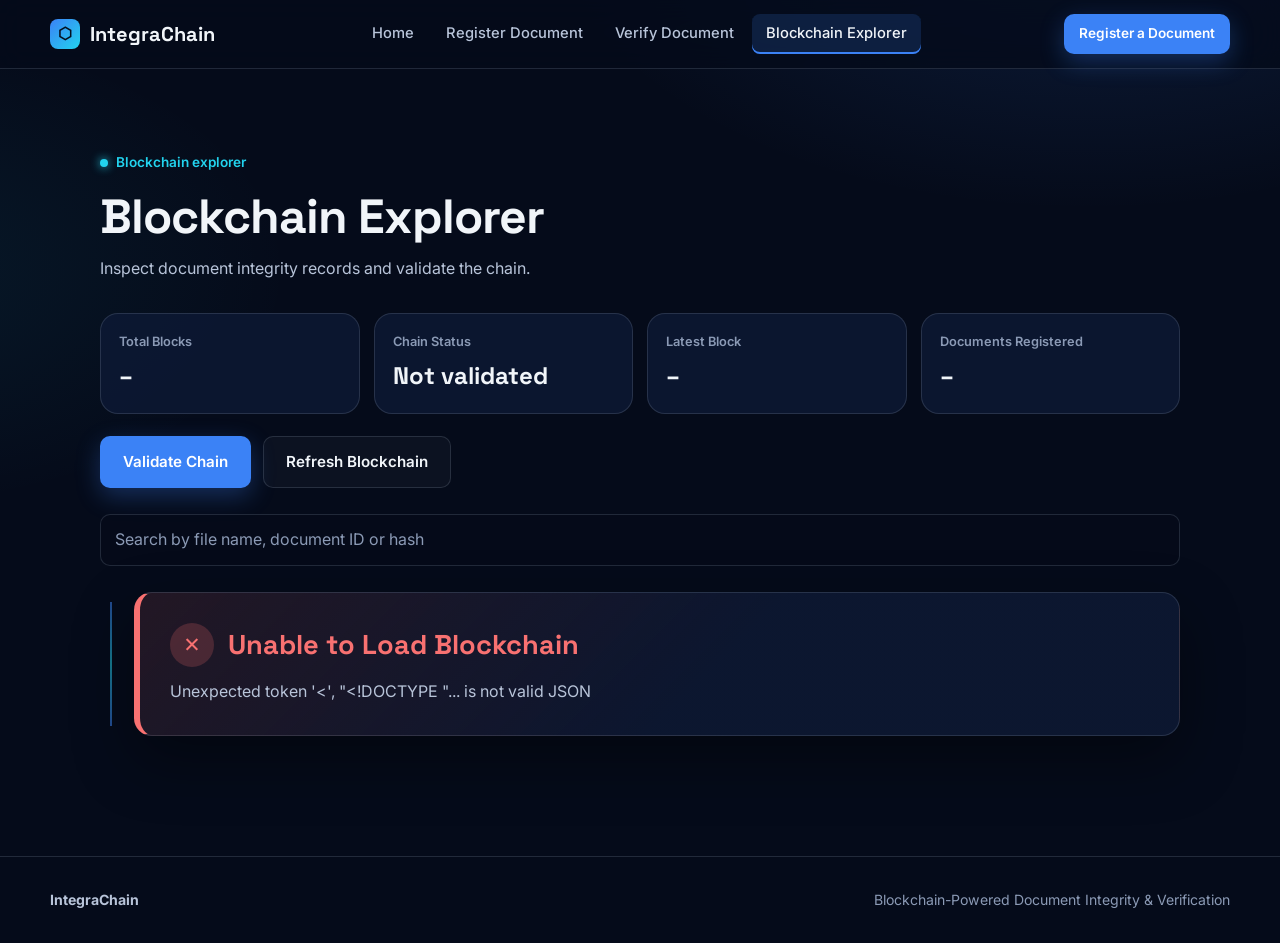
==== commit f67e5ec2: "Update blockchain.html" ====
--- a/frontend/blockchain.html
+++ b/frontend/blockchain.html
@@ -3,8 +3,7 @@
 <head>
     <meta charset="UTF-8">
     <meta name="viewport" content="width=device-width, initial-scale=1.0">
-    <meta name="description" content="IntegraChain: Blockchain-Powered Document Integrity & Verification">
-    <title>IntegraChain | Document Integrity &amp; Verification</title>
+    <title>Blockchain Explorer | IntegraChain</title>
     <link rel="stylesheet" href="css/style.css">
 </head>
 <body>
@@ -14,86 +13,44 @@
         <div class="container nav-inner">
             <a href="index.html" class="brand" aria-label="IntegraChain home"><span class="brand-icon" aria-hidden="true">⬡</span>IntegraChain</a>
             <nav class="nav-links" aria-label="Main">
-                <a class="active" href="index.html" aria-current="page">Home</a>
+                <a href="index.html">Home</a>
                 <a href="upload.html">Register Document</a>
                 <a href="verify.html">Verify Document</a>
-                <a href="blockchain.html">Blockchain Explorer</a>
+                <a class="active" href="blockchain.html" aria-current="page">Blockchain Explorer</a>
             </nav>
             <a href="upload.html" class="btn primary sm nav-cta">Register a Document</a>
         </div>
     </header>
 
-    <main id="main">
-        <section class="hero">
-            <div class="container hero-grid">
-                <div>
-                    <p class="kicker">Blockchain-powered document integrity</p>
-                    <h1>Verify every document.<span class="line-2">Trust every hash.</span></h1>
-                    <p class="lead">IntegraChain checks the integrity of digital documents using SHA-256 cryptographic hashing and tamper-evident blockchain records. Register a file once, then prove it is unchanged at any time.</p>
-                    <div class="hero-actions">
-                        <a href="upload.html" class="btn primary">Register a Document</a>
-                        <a href="verify.html" class="btn outline">Verify a Document</a>
-                    </div>
-                </div>
+    <main id="main" class="page wide">
+        <div class="page-header">
+            <p class="kicker">Blockchain explorer</p>
+            <h1>Blockchain Explorer</h1>
+            <p>Inspect document integrity records and validate the chain.</p>
+        </div>
 
-                <div class="pipeline">
-                    <p class="pipeline-title"><span>integrachain / pipeline</span><span>LIVE</span></p>
-                    <ol aria-label="How a document moves through IntegraChain">
-                    <li><span class="node" aria-hidden="true">▤</span>Document</li>
-                    <li><span class="node" aria-hidden="true">#</span>SHA-256<small>7f83b1657ff1fc53…</small></li>
-                    <li><span class="node" aria-hidden="true">◈</span>Hash</li>
-                    <li><span class="node" aria-hidden="true">⬡</span>Blockchain</li>
-                    <li class="done"><span class="node" aria-hidden="true">✓</span>Verified</li>
-                    </ol>
-                </div>
-            </div>
+        <section class="dash" aria-label="Chain summary">
+            <div class="card"><div class="k">Total Blocks</div><div class="v" id="statBlocks">–</div></div>
+            <div class="card"><div class="k">Chain Status</div><div class="v" id="statStatus">Not validated</div></div>
+            <div class="card"><div class="k">Latest Block</div><div class="v" id="statLatest">–</div></div>
+            <div class="card"><div class="k">Documents Registered</div><div class="v" id="statDocs">–</div></div>
         </section>
 
-        <section class="container" aria-label="Key facts">
-            <div class="stats">
-                <div class="card stat"><strong>SHA-256</strong><span>Cryptographic hashing</span></div>
-                <div class="card stat"><strong>Blockchain</strong><span>Tamper-evident records</span></div>
-                <div class="card stat"><strong>10 MB</strong><span>Maximum file size</span></div>
-                <div class="card stat"><strong>5</strong><span>Supported file types</span></div>
-            </div>
-        </section>
+        <div class="blockchain-actions">
+            <button type="button" id="validateBtn" class="btn primary">Validate Chain</button>
+            <button type="button" id="refreshBtn" class="btn outline">Refresh Blockchain</button>
+        </div>
 
-        <section class="section container" aria-labelledby="how-title">
-            <div class="section-head">
-                <h2 id="how-title">How it works</h2>
-                <p>Four steps from upload to proof.</p>
-            </div>
-            <ol class="steps">
-                <li class="step"><div class="step-number">01</div><h3>Upload document</h3><p>Choose a PDF, TXT, JPG, JPEG or PNG file up to 10 MB.</p></li>
-                <li class="step"><div class="step-number">02</div><h3>Generate SHA-256 hash</h3><p>A unique fingerprint is calculated from the file's contents.</p></li>
-                <li class="step"><div class="step-number">03</div><h3>Record integrity</h3><p>The fingerprint is stored in a block linked to the previous one.</p></li>
-                <li class="step"><div class="step-number">04</div><h3>Verify anytime</h3><p>Upload the file again to see if it is original, tampered or not registered.</p></li>
-            </ol>
-        </section>
+        <div id="validationResult" class="result-container" aria-live="polite"></div>
 
-        <section class="container" aria-labelledby="sec-title">
-            <div class="section-head">
-                <h2 id="sec-title">Built to detect any change</h2>
-                <p>Even a single altered character produces a completely different hash.</p>
-            </div>
-            <div class="grid-4">
-                <div class="card"><div class="icon-badge" aria-hidden="true">#</div><h3>Cryptographic integrity</h3><p>Every document is reduced to a SHA-256 fingerprint.</p></div>
-                <div class="card"><div class="icon-badge" aria-hidden="true">⚠</div><h3>Tamper detection</h3><p>Modified files are flagged with both hashes side by side.</p></div>
-                <div class="card"><div class="icon-badge" aria-hidden="true">⬡</div><h3>Blockchain-backed records</h3><p>Blocks reference the previous hash, so edits break the chain.</p></div>
-                <div class="card"><div class="icon-badge" aria-hidden="true">✓</div><h3>Document verification</h3><p>Get a clear verified, tampered or not found result.</p></div>
-            </div>
-        </section>
+        <div class="toolbar">
+            <label for="blockSearch" class="sr-only">Search blocks</label>
+            <input type="search" id="blockSearch" class="field-input" placeholder="Search by file name, document ID or hash">
+        </div>
 
-        <section class="section container" aria-labelledby="cta-title">
-            <div class="cta-band">
-                <h2 id="cta-title">Protect the integrity of your digital documents.</h2>
-                <p>Register a document now, or check one against the chain.</p>
-                <div class="hero-actions">
-                    <a href="upload.html" class="btn primary">Register a Document</a>
-                    <a href="blockchain.html" class="btn outline">Open Blockchain Explorer</a>
-                </div>
-            </div>
-        </section>
+        <div id="blockchainContainer" class="blockchain-grid" aria-live="polite">
+            <div class="loading">Loading blockchain records...</div>
+        </div>
     </main>
 
     <footer>
@@ -102,5 +59,7 @@
             <p class="footer-small">Blockchain-Powered Document Integrity &amp; Verification</p>
         </div>
     </footer>
+
+    <script src="js/script.js"></script>
 </body>
 </html>
